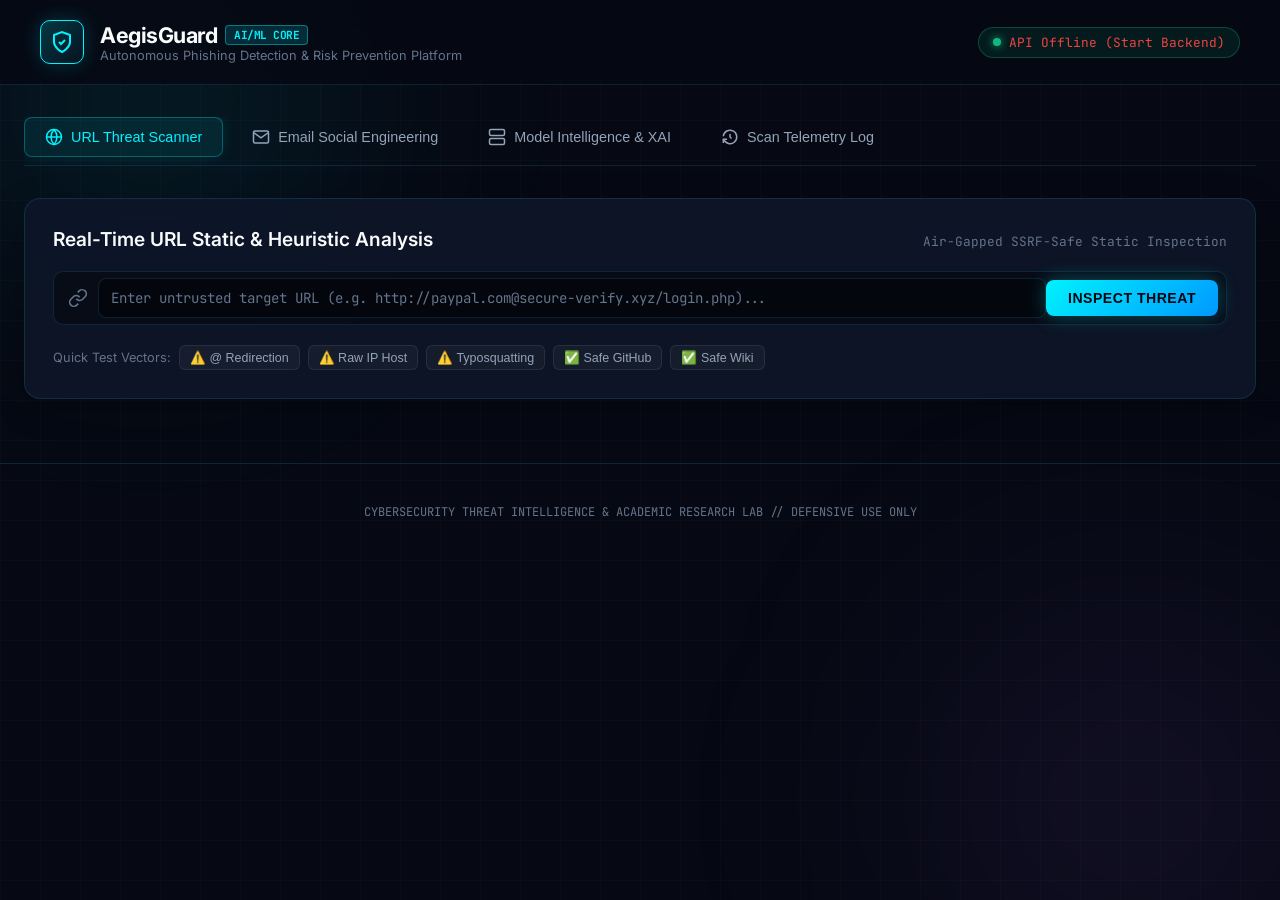
==== frontend/index.html @ 8ebf258d "feat: integrate OpenPhish real-time feed ingestion, SQLite audit storage, and retrained models" ====
<!DOCTYPE html>
<html lang="en">
<head>
    <meta charset="UTF-8">
    <meta name="viewport" content="width=device-width, initial-scale=1.0">
    <title>CYBERDEFENSE // AI-Powered Phishing Detection & Prevention Platform</title>
    <meta name="description" content="Enterprise-grade AI/ML cybersecurity platform for real-time URL and email phishing threat analysis and prevention.">
    <!-- Google Fonts -->
    <link rel="preconnect" href="https://fonts.googleapis.com">
    <link rel="preconnect" href="https://fonts.gstatic.com" crossorigin>
    <link href="https://fonts.googleapis.com/css2?family=Inter:wght@300;400;500;600;700;800&family=JetBrains+Mono:wght@400;600;700&display=swap" rel="stylesheet">
    <link rel="stylesheet" href="style.css">
</head>
<body>
    <!-- Background Glow Canvas & Grid -->
    <div class="cyber-grid"></div>
    <div class="glow-orb orb-1"></div>
    <div class="glow-orb orb-2"></div>

    <!-- Header / Navbar -->
    <header class="navbar">
        <div class="nav-brand">
            <div class="logo-shield">
                <svg viewBox="0 0 24 24" fill="none" stroke="currentColor" stroke-width="2">
                    <path d="M12 22s8-4 8-10V5l-8-3-8 3v7c0 6 8 10 8 10z"/>
                    <path d="M9 12l2 2 4-4" stroke-dasharray="10"/>
                </svg>
            </div>
            <div>
                <h1 class="brand-title">AegisGuard <span class="badge-ai">AI/ML Core</span></h1>
                <p class="brand-subtitle">Autonomous Phishing Detection & Risk Prevention Platform</p>
            </div>
        </div>

        <div class="system-status-pill" id="systemStatusPill">
            <span class="status-dot pulse"></span>
            <span id="systemStatusText">Connecting to ML Engine...</span>
        </div>
    </header>

    <!-- Main Dashboard Container -->
    <main class="dashboard-container">
        
        <!-- Navigation Tabs -->
        <nav class="cyber-tabs" role="tablist">
            <button class="tab-btn active" id="tabUrlBtn" onclick="switchTab('url')">
                <svg viewBox="0 0 24 24" width="18" height="18" fill="none" stroke="currentColor" stroke-width="2"><circle cx="12" cy="12" r="10"/><line x1="2" y1="12" x2="22" y2="12"/><path d="M12 2a15.3 15.3 0 0 1 4 10 15.3 15.3 0 0 1-4 10 15.3 15.3 0 0 1-4-10 15.3 15.3 0 0 1 4-10z"/></svg>
                <span>URL Threat Scanner</span>
            </button>
            <button class="tab-btn" id="tabEmailBtn" onclick="switchTab('email')">
                <svg viewBox="0 0 24 24" width="18" height="18" fill="none" stroke="currentColor" stroke-width="2"><path d="M4 4h16c1.1 0 2 .9 2 2v12c0 1.1-.9 2-2 2H4c-1.1 0-2-.9-2-2V6c0-1.1.9-2 2-2z"/><polyline points="22,6 12,13 2,6"/></svg>
                <span>Email Social Engineering</span>
            </button>
            <button class="tab-btn" id="tabModelBtn" onclick="switchTab('model')">
                <svg viewBox="0 0 24 24" width="18" height="18" fill="none" stroke="currentColor" stroke-width="2"><rect x="2" y="2" width="20" height="8" rx="2" ry="2"/><rect x="2" y="14" width="20" height="8" rx="2" ry="2"/><line x1="6" y1="6" x2="6.01" y2="6"/><line x1="6" y1="18" x2="6.01" y2="18"/></svg>
                <span>Model Intelligence & XAI</span>
            </button>
            <button class="tab-btn" id="tabHistoryBtn" onclick="switchTab('history')">
                <svg viewBox="0 0 24 24" width="18" height="18" fill="none" stroke="currentColor" stroke-width="2"><polyline points="12 8 12 12 14 14"/><path d="M3.05 11a9 9 0 1 1 .5 4m-.5 5v-5h5"/></svg>
                <span>Scan Telemetry Log</span>
            </button>
        </nav>

        <!-- ==================== TAB 1: URL SCANNER ==================== -->
        <section id="urlTab" class="tab-content active">
            <div class="scanner-card glass-panel">
                <div class="card-header">
                    <h2>Real-Time URL Static & Heuristic Analysis</h2>
                    <span class="card-hint">Air-Gapped SSRF-Safe Static Inspection</span>
                </div>

                <form id="urlScanForm" onsubmit="handleUrlSubmit(event)">
                    <div class="input-group">
                        <div class="input-icon">
                            <svg viewBox="0 0 24 24" width="20" height="20" fill="none" stroke="currentColor" stroke-width="2"><path d="M10 13a5 5 0 0 0 7.54.54l3-3a5 5 0 0 0-7.07-7.07l-1.72 1.71"/><path d="M14 11a5 5 0 0 0-7.54-.54l-3 3a5 5 0 0 0 7.07 7.07l1.71-1.71"/></svg>
                        </div>
                        <input 
                            type="text" 
                            id="urlInput" 
                            placeholder="Enter untrusted target URL (e.g. http://paypal.com@secure-verify.xyz/login.php)..." 
                            required
                            autocomplete="off"
                        >
                        <button type="submit" id="urlScanBtn" class="cyber-btn primary">
                            <span class="btn-text">INSPECT THREAT</span>
                            <span class="btn-loader hidden"></span>
                        </button>
                    </div>
                </form>

                <!-- Quick Samples Bar -->
                <div class="quick-samples">
                    <span class="samples-label">Quick Test Vectors:</span>
                    <button class="chip phish" onclick="loadSampleUrl('http://paypal.com@secure-verify-account.xyz/login.php')">⚠️ @ Redirection</button>
                    <button class="chip phish" onclick="loadSampleUrl('http://192.168.1.100/secure/bankofamerica/verify.html')">⚠️ Raw IP Host</button>
                    <button class="chip phish" onclick="loadSampleUrl('http://amaz0n-security-alert-center.top/orders/reverify')">⚠️ Typosquatting</button>
                    <button class="chip legit" onclick="loadSampleUrl('https://www.github.com/torvalds/linux')">✅ Safe GitHub</button>
                    <button class="chip legit" onclick="loadSampleUrl('https://en.wikipedia.org/wiki/Machine_learning')">✅ Safe Wiki</button>
                </div>
            </div>

            <!-- URL Result Section (Hidden until scan) -->
            <div id="urlResultSection" class="results-grid hidden">
                
                <!-- Left: Gauge & Prevention Action -->
                <div class="result-card glass-panel score-card">
                    <h3>Risk Assessment</h3>
                    
                    <div class="gauge-wrapper">
                        <svg class="gauge-svg" viewBox="0 0 200 200">
                            <circle class="gauge-bg" cx="100" cy="100" r="80"></circle>
                            <circle class="gauge-bar" id="urlGaugeBar" cx="100" cy="100" r="80" stroke-dasharray="502.65" stroke-dashoffset="502.65"></circle>
                        </svg>
                        <div class="gauge-center">
                            <span class="gauge-value" id="urlScoreVal">0</span>
                            <span class="gauge-max">/ 100</span>
                            <span class="gauge-level" id="urlLevelBadge">ANALYZING</span>
                        </div>
                    </div>

                    <div class="policy-action-box" id="urlPolicyBox">
                        <div class="action-title" id="urlActionText">ACTION: PENDING</div>
                        <p class="action-desc" id="urlActionDesc">Evaluating threat level...</p>
                    </div>

                    <div class="meta-row">
                        <div class="meta-item">
                            <span class="meta-label">ML Confidence</span>
                            <span class="meta-val" id="urlConfidenceVal">--%</span>
                        </div>
                        <div class="meta-item">
                            <span class="meta-label">Engine Model</span>
                            <span class="meta-val" id="urlModelVal">Random Forest</span>
                        </div>
                    </div>
                </div>

                <!-- Right: Explainability & Indicators -->
                <div class="result-card glass-panel reasons-card">
                    <div class="card-header">
                        <h3>Explainable AI (XAI) Indicators</h3>
                        <span class="badge-tag">Threat Signals</span>
                    </div>

                    <div class="reasons-list" id="urlReasonsList">
                        <!-- Injected via JavaScript -->
                    </div>

                    <div class="features-collapsible">
                        <button class="collapse-toggle" onclick="toggleFeatureTable()">
                            <span>Extracted Numeric Feature Matrix (22 Vector Dimensions)</span>
                            <span id="collapseIcon">▼</span>
                        </button>
                        <div id="featureTableContainer" class="feature-table-wrapper hidden">
                            <table class="cyber-table" id="urlFeatureTable">
                                <thead>
                                    <tr>
                                        <th>Feature Name</th>
                                        <th>Extracted Value</th>
                                    </tr>
                                </thead>
                                <tbody></tbody>
                            </table>
                        </div>
                    </div>
                </div>

            </div>
        </section>

        <!-- ==================== TAB 2: EMAIL SCANNER ==================== -->
        <section id="emailTab" class="tab-content">
            <div class="scanner-card glass-panel">
                <div class="card-header">
                    <h2>Social Engineering & Phishing Email Inspector</h2>
                    <span class="card-hint">Analyzes sender authentication, urgency heuristics, and embedded hyperlinks</span>
                </div>

                <form id="emailScanForm" onsubmit="handleEmailSubmit(event)">
                    <div class="form-row">
                        <div class="form-col">
                            <label for="emailSender">From (Sender Header):</label>
                            <input type="text" id="emailSender" placeholder='e.g. "PayPal Security" &lt;alert@update-portal-paypal.xyz&gt;' required>
                        </div>
                        <div class="form-col">
                            <label for="emailReplyTo">Reply-To (Optional):</label>
                            <input type="text" id="emailReplyTo" placeholder='e.g. attacker-drop@tempmail.cc'>
                        </div>
                    </div>

                    <div class="form-group">
                        <label for="emailSubject">Subject Line:</label>
                        <input type="text" id="emailSubject" placeholder="e.g. URGENT: Your Account Has Been Locked - Action Required Within 24h" required>
                    </div>

                    <div class="form-group">
                        <label for="emailBody">Email Body Text (Include embedded links):</label>
                        <textarea id="emailBody" rows="5" placeholder="Paste full email body content here..." required></textarea>
                    </div>

                    <div class="btn-bar">
                        <button type="button" class="cyber-btn secondary" onclick="loadSampleEmail()">Load Deceptive Sample Template</button>
                        <button type="submit" id="emailScanBtn" class="cyber-btn primary">
                            <span class="btn-text">ANALYZE EMAIL THREAT</span>
                            <span class="btn-loader hidden"></span>
                        </button>
                    </div>
                </form>
            </div>

            <!-- Email Result Section -->
            <div id="emailResultSection" class="results-grid hidden">
                <div class="result-card glass-panel score-card">
                    <h3>Email Risk Verdict</h3>
                    <div class="gauge-wrapper">
                        <svg class="gauge-svg" viewBox="0 0 200 200">
                            <circle class="gauge-bg" cx="100" cy="100" r="80"></circle>
                            <circle class="gauge-bar" id="emailGaugeBar" cx="100" cy="100" r="80" stroke-dasharray="502.65" stroke-dashoffset="502.65"></circle>
                        </svg>
                        <div class="gauge-center">
                            <span class="gauge-value" id="emailScoreVal">0</span>
                            <span class="gauge-max">/ 100</span>
                            <span class="gauge-level" id="emailLevelBadge">ANALYZING</span>
                        </div>
                    </div>

                    <div class="policy-action-box" id="emailPolicyBox">
                        <div class="action-title" id="emailActionText">ACTION: PENDING</div>
                        <p class="action-desc" id="emailActionDesc">Evaluating threat level...</p>
                    </div>
                </div>

                <div class="result-card glass-panel reasons-card">
                    <h3>Social Engineering Indicators</h3>
                    <div class="reasons-list" id="emailSignalsList"></div>

                    <div class="embedded-urls-section">
                        <h4>Embedded Hyperlinks Found (<span id="emailUrlCount">0</span>)</h4>
                        <div id="emailUrlsList" class="embedded-url-cards"></div>
                    </div>
                </div>
            </div>
        </section>

        <!-- ==================== TAB 3: MODEL INTELLIGENCE ==================== -->
        <section id="modelTab" class="tab-content">
            <div class="grid-2col">
                <!-- Champion Model Stats -->
                <div class="glass-panel info-box">
                    <h3>Champion Classifier Specifications</h3>
                    <div class="metrics-grid" id="championMetricsGrid">
                        <div class="metric-card">
                            <span class="metric-num" id="metricAccuracy">--%</span>
                            <span class="metric-title">Test Accuracy</span>
                        </div>
                        <div class="metric-card">
                            <span class="metric-num" id="metricPrecision">--%</span>
                            <span class="metric-title">Precision (Phish)</span>
                        </div>
                        <div class="metric-card highlight">
                            <span class="metric-num" id="metricRecall">--%</span>
                            <span class="metric-title">Recall (Low FN)</span>
                        </div>
                        <div class="metric-card">
                            <span class="metric-num" id="metricF1">--%</span>
                            <span class="metric-title">F1-Score</span>
                        </div>
                    </div>

                    <h4 class="subhead">Model Comparison Benchmark Table</h4>
                    <div class="table-responsive">
                        <table class="cyber-table" id="comparisonTable">
                            <thead>
                                <tr>
                                    <th>Model Name</th>
                                    <th>Accuracy</th>
                                    <th>Precision</th>
                                    <th>Recall</th>
                                    <th>F1-Score</th>
                                    <th>ROC-AUC</th>
                                </tr>
                            </thead>
                            <tbody></tbody>
                        </table>
                    </div>
                </div>

                <!-- Feature Importances -->
                <div class="glass-panel info-box">
                    <h3>Top Predictive Feature Importances</h3>
                    <p class="section-desc">Gini importance contribution of top lexical & structural indicators.</p>
                    <div id="featureImportanceBars" class="importance-bars-container">
                        <!-- Bars injected dynamically -->
                    </div>
                </div>
            </div>
        </section>

        <!-- ==================== TAB 4: SCAN TELEMETRY ==================== -->
        <section id="historyTab" class="tab-content">
            <div class="glass-panel">
                <div class="card-header">
                    <h2>Live Telemetry & Scan Audit Log</h2>
                    <button class="cyber-btn secondary small" onclick="fetchScanHistory()">Refresh Log</button>
                </div>
                <div class="table-responsive">
                    <table class="cyber-table" id="historyTable">
                        <thead>
                            <tr>
                                <th>Scan ID</th>
                                <th>Timestamp</th>
                                <th>Type</th>
                                <th>Target / Sender</th>
                                <th>Risk Score</th>
                                <th>Classification</th>
                                <th>Enforced Action</th>
                            </tr>
                        </thead>
                        <tbody id="historyTableBody">
                            <tr>
                                <td colspan="7" class="text-center">No scans executed in current session.</td>
                            </tr>
                        </tbody>
                    </table>
                </div>
            </div>
        </section>

    </main>

    <!-- Footer -->
    <footer class="footer">
        <p>CYBERSECURITY THREAT INTELLIGENCE & ACADEMIC RESEARCH LAB // DEFENSIVE USE ONLY</p>
    </footer>

    <script src="app.js"></script>
</body>
</html>
---- frontend/style.css ----
:root {
    --bg-main: #060913;
    --bg-panel: rgba(15, 23, 42, 0.85);
    --bg-card: rgba(30, 41, 59, 0.6);
    --border-color: rgba(56, 189, 248, 0.15);
    --border-highlight: rgba(56, 189, 248, 0.4);
    
    --text-primary: #f8fafc;
    --text-secondary: #94a3b8;
    --text-muted: #64748b;
    
    --neon-cyan: #00f2fe;
    --neon-blue: #38bdf8;
    --neon-green: #10b981;
    --neon-amber: #f59e0b;
    --neon-red: #ef4444;
    --neon-purple: #a855f7;

    --font-sans: 'Inter', -apple-system, BlinkMacSystemFont, sans-serif;
    --font-mono: 'JetBrains Mono', monospace;
}

* {
    margin: 0;
    padding: 0;
    box-sizing: border-box;
}

body {
    background-color: var(--bg-main);
    color: var(--text-primary);
    font-family: var(--font-sans);
    min-height: 100vh;
    overflow-x: hidden;
    position: relative;
}

/* Background Animated Grid & Orbs */
.cyber-grid {
    position: fixed;
    top: 0;
    left: 0;
    width: 100vw;
    height: 100vh;
    background-size: 40px 40px;
    background-image: 
        linear-gradient(to right, rgba(255, 255, 255, 0.02) 1px, transparent 1px),
        linear-gradient(to bottom, rgba(255, 255, 255, 0.02) 1px, transparent 1px);
    pointer-events: none;
    z-index: -2;
}

.glow-orb {
    position: fixed;
    border-radius: 50%;
    filter: blur(120px);
    pointer-events: none;
    z-index: -1;
}

.orb-1 {
    width: 500px;
    height: 500px;
    top: -150px;
    left: -100px;
    background: radial-gradient(circle, rgba(0, 242, 254, 0.15), transparent 70%);
}

.orb-2 {
    width: 600px;
    height: 600px;
    bottom: -200px;
    right: -150px;
    background: radial-gradient(circle, rgba(168, 85, 247, 0.12), transparent 70%);
}

/* Header & Navbar */
.navbar {
    display: flex;
    justify-content: space-between;
    align-items: center;
    padding: 1.25rem 2.5rem;
    border-bottom: 1px solid var(--border-color);
    background: rgba(6, 9, 19, 0.85);
    backdrop-filter: blur(16px);
    position: sticky;
    top: 0;
    z-index: 100;
}

.nav-brand {
    display: flex;
    align-items: center;
    gap: 1rem;
}

.logo-shield {
    width: 44px;
    height: 44px;
    background: linear-gradient(135deg, rgba(0, 242, 254, 0.2), rgba(56, 189, 248, 0.05));
    border: 1px solid var(--neon-cyan);
    border-radius: 10px;
    display: flex;
    align-items: center;
    justify-content: center;
    color: var(--neon-cyan);
    box-shadow: 0 0 20px rgba(0, 242, 254, 0.2);
}

.logo-shield svg {
    width: 24px;
    height: 24px;
}

.brand-title {
    font-size: 1.35rem;
    font-weight: 700;
    letter-spacing: -0.5px;
    display: flex;
    align-items: center;
    gap: 0.5rem;
}

.badge-ai {
    font-size: 0.7rem;
    font-family: var(--font-mono);
    padding: 2px 8px;
    background: rgba(0, 242, 254, 0.15);
    color: var(--neon-cyan);
    border: 1px solid rgba(0, 242, 254, 0.4);
    border-radius: 4px;
    text-transform: uppercase;
}

.brand-subtitle {
    font-size: 0.8rem;
    color: var(--text-muted);
}

.system-status-pill {
    display: flex;
    align-items: center;
    gap: 8px;
    padding: 6px 14px;
    background: rgba(16, 185, 129, 0.1);
    border: 1px solid rgba(16, 185, 129, 0.3);
    border-radius: 20px;
    font-size: 0.8rem;
    color: var(--neon-green);
    font-family: var(--font-mono);
}

.status-dot {
    width: 8px;
    height: 8px;
    border-radius: 50%;
    background-color: var(--neon-green);
    box-shadow: 0 0 8px var(--neon-green);
}

.pulse {
    animation: pulse 2s infinite;
}

@keyframes pulse {
    0% { opacity: 1; transform: scale(1); }
    50% { opacity: 0.4; transform: scale(0.85); }
    100% { opacity: 1; transform: scale(1); }
}

/* Dashboard Container */
.dashboard-container {
    max-width: 1300px;
    margin: 2rem auto;
    padding: 0 1.5rem;
}

/* Tab Navigation */
.cyber-tabs {
    display: flex;
    gap: 0.5rem;
    margin-bottom: 2rem;
    border-bottom: 1px solid var(--border-color);
    padding-bottom: 0.5rem;
    overflow-x: auto;
}

.tab-btn {
    display: flex;
    align-items: center;
    gap: 8px;
    padding: 10px 20px;
    background: transparent;
    border: 1px solid transparent;
    border-radius: 8px;
    color: var(--text-secondary);
    font-size: 0.9rem;
    font-weight: 500;
    cursor: pointer;
    transition: all 0.2s ease;
}

.tab-btn:hover {
    color: var(--text-primary);
    background: rgba(255, 255, 255, 0.03);
}

.tab-btn.active {
    color: var(--neon-cyan);
    background: rgba(0, 242, 254, 0.08);
    border-color: rgba(0, 242, 254, 0.3);
    box-shadow: 0 0 15px rgba(0, 242, 254, 0.1);
}

/* Glassmorphism Panel */
.glass-panel {
    background: var(--bg-panel);
    border: 1px solid var(--border-color);
    border-radius: 16px;
    padding: 1.75rem;
    backdrop-filter: blur(12px);
    box-shadow: 0 8px 32px rgba(0, 0, 0, 0.3);
}

.card-header {
    display: flex;
    justify-content: space-between;
    align-items: baseline;
    margin-bottom: 1.25rem;
}

.card-header h2, .card-header h3 {
    font-size: 1.2rem;
    font-weight: 600;
}

.card-hint {
    font-size: 0.8rem;
    color: var(--text-muted);
    font-family: var(--font-mono);
}

/* Input Fields & Forms */
.input-group {
    display: flex;
    align-items: center;
    background: rgba(0, 0, 0, 0.4);
    border: 1px solid var(--border-color);
    border-radius: 10px;
    padding: 6px 8px 6px 14px;
    transition: border-color 0.2s ease, box-shadow 0.2s ease;
}

.input-group:focus-within {
    border-color: var(--neon-cyan);
    box-shadow: 0 0 20px rgba(0, 242, 254, 0.2);
}

.input-icon {
    color: var(--text-muted);
    display: flex;
    align-items: center;
    margin-right: 10px;
}

.input-group input {
    flex: 1;
    background: transparent;
    border: none;
    outline: none;
    color: var(--text-primary);
    font-size: 0.95rem;
    font-family: var(--font-mono);
}

.input-group input::placeholder {
    color: var(--text-muted);
}

/* Cyber Buttons */
.cyber-btn {
    padding: 10px 22px;
    border-radius: 8px;
    font-size: 0.88rem;
    font-weight: 600;
    letter-spacing: 0.5px;
    cursor: pointer;
    transition: all 0.2s ease;
    display: inline-flex;
    align-items: center;
    justify-content: center;
    gap: 8px;
    border: none;
}

.cyber-btn.primary {
    background: linear-gradient(135deg, #00f2fe, #0099ff);
    color: #030712;
    box-shadow: 0 0 20px rgba(0, 242, 254, 0.3);
}

.cyber-btn.primary:hover {
    box-shadow: 0 0 30px rgba(0, 242, 254, 0.5);
    transform: translateY(-1px);
}

.cyber-btn.secondary {
    background: rgba(255, 255, 255, 0.05);
    color: var(--text-primary);
    border: 1px solid var(--border-color);
}

.cyber-btn.secondary:hover {
    background: rgba(255, 255, 255, 0.1);
    border-color: var(--border-highlight);
}

.cyber-btn.small {
    padding: 6px 12px;
    font-size: 0.8rem;
}

/* Quick Samples */
.quick-samples {
    display: flex;
    align-items: center;
    gap: 8px;
    margin-top: 1.25rem;
    flex-wrap: wrap;
}

.samples-label {
    font-size: 0.8rem;
    color: var(--text-muted);
}

.chip {
    padding: 4px 10px;
    border-radius: 6px;
    font-size: 0.78rem;
    cursor: pointer;
    background: rgba(255, 255, 255, 0.04);
    border: 1px solid rgba(255, 255, 255, 0.08);
    color: var(--text-secondary);
    transition: all 0.15s ease;
}

.chip:hover {
    transform: translateY(-1px);
}

.chip.phish:hover {
    border-color: var(--neon-red);
    color: var(--neon-red);
}

.chip.legit:hover {
    border-color: var(--neon-green);
    color: var(--neon-green);
}

/* Results Grid */
.results-grid {
    display: grid;
    grid-template-columns: 360px 1fr;
    gap: 1.5rem;
    margin-top: 2rem;
    animation: fadeIn 0.3s ease;
}

@keyframes fadeIn {
    from { opacity: 0; transform: translateY(10px); }
    to { opacity: 1; transform: translateY(0); }
}

/* Gauge Score Card */
.score-card {
    display: flex;
    flex-direction: column;
    align-items: center;
    text-align: center;
}

.gauge-wrapper {
    position: relative;
    width: 180px;
    height: 180px;
    margin: 1.5rem 0;
}

.gauge-svg {
    transform: rotate(-90deg);
    width: 100%;
    height: 100%;
}

.gauge-bg {
    fill: none;
    stroke: rgba(255, 255, 255, 0.06);
    stroke-width: 12;
}

.gauge-bar {
    fill: none;
    stroke: var(--neon-green);
    stroke-width: 12;
    stroke-linecap: round;
    transition: stroke-dashoffset 1s cubic-bezier(0.4, 0, 0.2, 1), stroke 0.5s ease;
}

.gauge-center {
    position: absolute;
    top: 50%;
    left: 50%;
    transform: translate(-50%, -50%);
    display: flex;
    flex-direction: column;
    align-items: center;
}

.gauge-value {
    font-size: 2.75rem;
    font-weight: 800;
    font-family: var(--font-mono);
    line-height: 1;
}

.gauge-max {
    font-size: 0.8rem;
    color: var(--text-muted);
    margin-top: 2px;
}

.gauge-level {
    margin-top: 6px;
    font-size: 0.72rem;
    font-weight: 700;
    font-family: var(--font-mono);
    padding: 2px 8px;
    border-radius: 4px;
    text-transform: uppercase;
    background: rgba(255, 255, 255, 0.08);
}

.policy-action-box {
    width: 100%;
    padding: 1rem;
    border-radius: 10px;
    margin-top: 0.5rem;
    background: rgba(0, 0, 0, 0.3);
    border: 1px solid var(--border-color);
}

.action-title {
    font-size: 1rem;
    font-weight: 700;
    letter-spacing: 0.5px;
    margin-bottom: 4px;
    font-family: var(--font-mono);
}

.action-desc {
    font-size: 0.8rem;
    color: var(--text-secondary);
    line-height: 1.4;
}

.meta-row {
    display: flex;
    justify-content: space-around;
    width: 100%;
    margin-top: 1.25rem;
    padding-top: 1.25rem;
    border-top: 1px solid var(--border-color);
}

.meta-item {
    display: flex;
    flex-direction: column;
}

.meta-label {
    font-size: 0.72rem;
    color: var(--text-muted);
}

.meta-val {
    font-size: 0.95rem;
    font-weight: 600;
    font-family: var(--font-mono);
    color: var(--neon-cyan);
}

/* Reasons List */
.reasons-list {
    display: flex;
    flex-direction: column;
    gap: 0.75rem;
    margin-top: 1rem;
}

.reason-item {
    display: flex;
    gap: 12px;
    padding: 12px 14px;
    border-radius: 8px;
    background: rgba(0, 0, 0, 0.25);
    border-left: 4px solid var(--border-color);
}

.reason-item.critical {
    border-left-color: var(--neon-red);
    background: rgba(239, 68, 68, 0.08);
}

.reason-item.warning {
    border-left-color: var(--neon-amber);
    background: rgba(245, 158, 11, 0.08);
}

.reason-item.info {
    border-left-color: var(--neon-blue);
    background: rgba(56, 189, 248, 0.08);
}

.reason-icon {
    font-size: 1.1rem;
}

.reason-content h4 {
    font-size: 0.88rem;
    font-weight: 600;
    margin-bottom: 2px;
}

.reason-content p {
    font-size: 0.78rem;
    color: var(--text-secondary);
    line-height: 1.4;
}

/* Collapsible Feature Table */
.features-collapsible {
    margin-top: 1.5rem;
    border-top: 1px solid var(--border-color);
    padding-top: 1rem;
}

.collapse-toggle {
    width: 100%;
    display: flex;
    justify-content: space-between;
    background: transparent;
    border: none;
    color: var(--neon-blue);
    font-size: 0.85rem;
    font-weight: 600;
    cursor: pointer;
    padding: 6px 0;
}

.feature-table-wrapper {
    max-height: 240px;
    overflow-y: auto;
    margin-top: 0.75rem;
}

/* Tables */
.cyber-table {
    width: 100%;
    border-collapse: collapse;
    font-size: 0.82rem;
    font-family: var(--font-mono);
}

.cyber-table th {
    text-align: left;
    padding: 10px 12px;
    color: var(--text-muted);
    border-bottom: 1px solid var(--border-color);
    font-weight: 600;
}

.cyber-table td {
    padding: 9px 12px;
    border-bottom: 1px solid rgba(255, 255, 255, 0.03);
    color: var(--text-secondary);
}

.cyber-table tr:hover td {
    background: rgba(255, 255, 255, 0.02);
    color: var(--text-primary);
}

/* Email Form */
.form-row {
    display: grid;
    grid-template-columns: 1fr 1fr;
    gap: 1rem;
    margin-bottom: 1rem;
}

.form-col, .form-group {
    display: flex;
    flex-direction: column;
    gap: 6px;
    margin-bottom: 1rem;
}

label {
    font-size: 0.8rem;
    color: var(--text-muted);
    font-weight: 500;
}

input[type="text"], textarea {
    background: rgba(0, 0, 0, 0.4);
    border: 1px solid var(--border-color);
    border-radius: 8px;
    padding: 10px 12px;
    color: var(--text-primary);
    font-family: var(--font-mono);
    font-size: 0.88rem;
    outline: none;
    transition: border-color 0.2s ease;
}

input[type="text"]:focus, textarea:focus {
    border-color: var(--neon-cyan);
}

.btn-bar {
    display: flex;
    justify-content: space-between;
    align-items: center;
    margin-top: 0.5rem;
}

.embedded-urls-section {
    margin-top: 1.5rem;
    border-top: 1px solid var(--border-color);
    padding-top: 1rem;
}

.embedded-urls-section h4 {
    font-size: 0.9rem;
    margin-bottom: 0.75rem;
    color: var(--text-secondary);
}

.embedded-url-cards {
    display: flex;
    flex-direction: column;
    gap: 8px;
}

.embedded-card {
    display: flex;
    justify-content: space-between;
    align-items: center;
    padding: 8px 12px;
    background: rgba(0, 0, 0, 0.3);
    border: 1px solid var(--border-color);
    border-radius: 6px;
    font-size: 0.8rem;
    font-family: var(--font-mono);
}

/* Model Intelligence Grid */
.grid-2col {
    display: grid;
    grid-template-columns: 1fr 1fr;
    gap: 1.5rem;
}

.metrics-grid {
    display: grid;
    grid-template-columns: repeat(4, 1fr);
    gap: 1rem;
    margin: 1.25rem 0 1.75rem;
}

.metric-card {
    padding: 1rem;
    border-radius: 10px;
    background: rgba(0, 0, 0, 0.3);
    border: 1px solid var(--border-color);
    text-align: center;
}

.metric-card.highlight {
    border-color: var(--neon-cyan);
    background: rgba(0, 242, 254, 0.05);
}

.metric-num {
    display: block;
    font-size: 1.6rem;
    font-weight: 800;
    font-family: var(--font-mono);
    color: var(--neon-cyan);
}

.metric-title {
    font-size: 0.72rem;
    color: var(--text-muted);
    margin-top: 4px;
    display: block;
}

.subhead {
    font-size: 0.95rem;
    margin-bottom: 0.75rem;
    color: var(--text-secondary);
}

.importance-bars-container {
    display: flex;
    flex-direction: column;
    gap: 10px;
    margin-top: 1.25rem;
}

.imp-row {
    display: flex;
    flex-direction: column;
    gap: 4px;
}

.imp-label-val {
    display: flex;
    justify-content: space-between;
    font-size: 0.78rem;
    font-family: var(--font-mono);
}

.imp-bar-bg {
    height: 8px;
    background: rgba(255, 255, 255, 0.05);
    border-radius: 4px;
    overflow: hidden;
}

.imp-bar-fill {
    height: 100%;
    background: linear-gradient(90deg, #00f2fe, #38bdf8);
    border-radius: 4px;
    transition: width 0.8s ease;
}

/* Badges */
.badge-status {
    padding: 3px 8px;
    border-radius: 4px;
    font-size: 0.72rem;
    font-weight: 700;
    text-transform: uppercase;
}

.badge-status.allow, .badge-status.legitimate {
    background: rgba(16, 185, 129, 0.15);
    color: var(--neon-green);
    border: 1px solid rgba(16, 185, 129, 0.4);
}

.badge-status.warn {
    background: rgba(245, 158, 11, 0.15);
    color: var(--neon-amber);
    border: 1px solid rgba(245, 158, 11, 0.4);
}

.badge-status.block, .badge-status.phishing, .badge-status.strong_warning {
    background: rgba(239, 68, 68, 0.15);
    color: var(--neon-red);
    border: 1px solid rgba(239, 68, 68, 0.4);
}

/* Tabs Toggle */
.tab-content {
    display: none;
}

.tab-content.active {
    display: block;
    animation: fadeIn 0.25s ease;
}

.hidden {
    display: none !important;
}

/* Footer */
.footer {
    text-align: center;
    padding: 2.5rem 1rem;
    font-size: 0.75rem;
    color: var(--text-muted);
    font-family: var(--font-mono);
    border-top: 1px solid var(--border-color);
    margin-top: 4rem;
}

/* Responsive */
@media (max-width: 900px) {
    .results-grid, .grid-2col, .form-row {
        grid-template-columns: 1fr;
    }
    .metrics-grid {
        grid-template-columns: repeat(2, 1fr);
    }
    .navbar {
        padding: 1rem;
    }
}
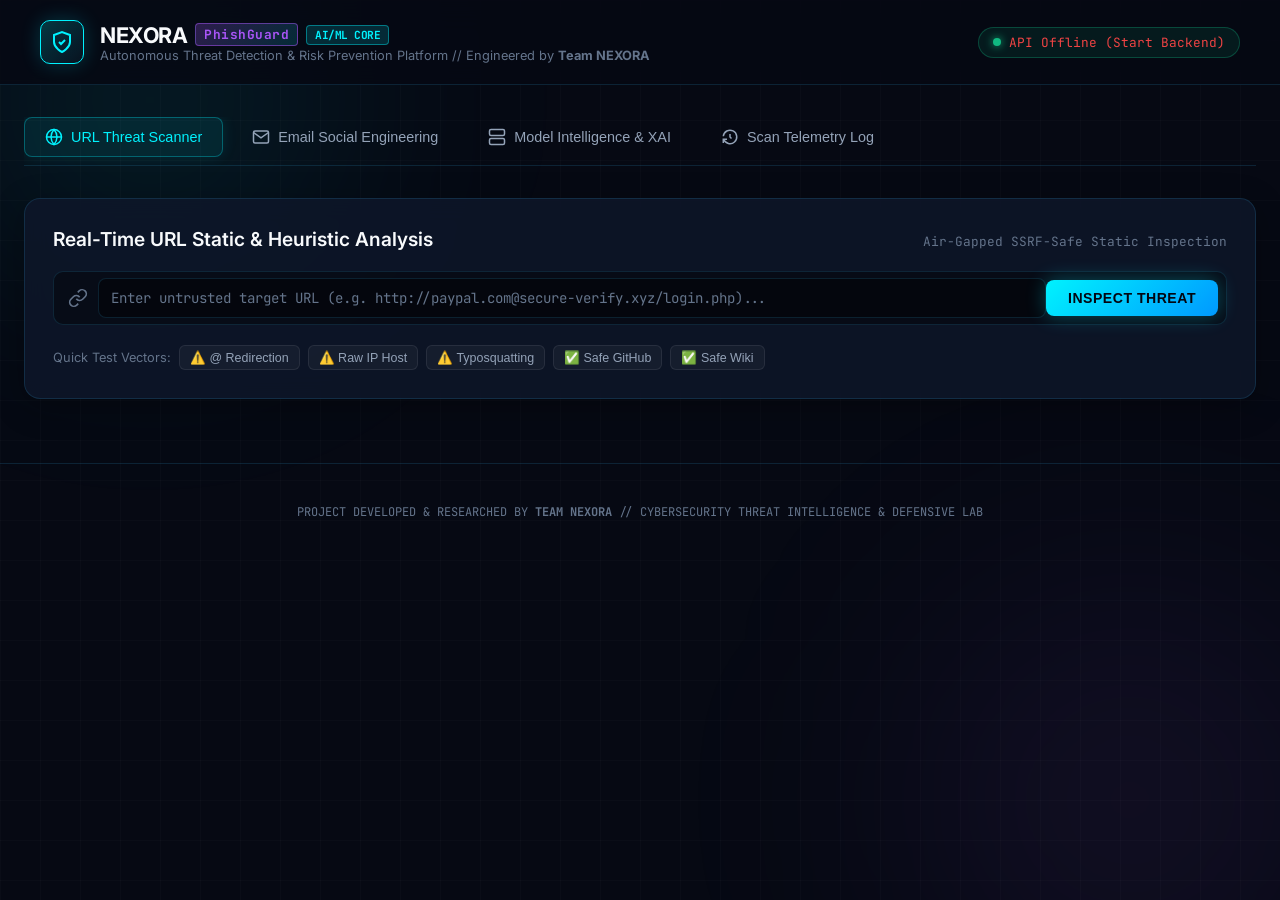
==== commit 0f0dc011: "feat: update platform branding and credits to Team NEXORA" ====
--- a/frontend/index.html
+++ b/frontend/index.html
@@ -27,8 +27,8 @@
                 </svg>
             </div>
             <div>
-                <h1 class="brand-title">AegisGuard <span class="badge-ai">AI/ML Core</span></h1>
-                <p class="brand-subtitle">Autonomous Phishing Detection & Risk Prevention Platform</p>
+                <h1 class="brand-title">NEXORA <span class="badge-brand">PhishGuard</span> <span class="badge-ai">AI/ML Core</span></h1>
+                <p class="brand-subtitle">Autonomous Threat Detection & Risk Prevention Platform // Engineered by <strong>Team NEXORA</strong></p>
             </div>
         </div>
 
@@ -330,7 +330,7 @@
 
     <!-- Footer -->
     <footer class="footer">
-        <p>CYBERSECURITY THREAT INTELLIGENCE & ACADEMIC RESEARCH LAB // DEFENSIVE USE ONLY</p>
+        <p>PROJECT DEVELOPED & RESEARCHED BY <strong>TEAM NEXORA</strong> // CYBERSECURITY THREAT INTELLIGENCE & DEFENSIVE LAB</p>
     </footer>
 
     <script src="app.js"></script>
--- a/frontend/style.css
+++ b/frontend/style.css
@@ -121,6 +121,18 @@
     gap: 0.5rem;
 }
 
+.badge-brand {
+    font-size: 0.8rem;
+    font-weight: 700;
+    font-family: var(--font-mono);
+    padding: 2px 8px;
+    background: linear-gradient(135deg, rgba(168, 85, 247, 0.25), rgba(0, 242, 254, 0.15));
+    color: var(--neon-purple);
+    border: 1px solid rgba(168, 85, 247, 0.5);
+    border-radius: 4px;
+    letter-spacing: 0.5px;
+}
+
 .badge-ai {
     font-size: 0.7rem;
     font-family: var(--font-mono);
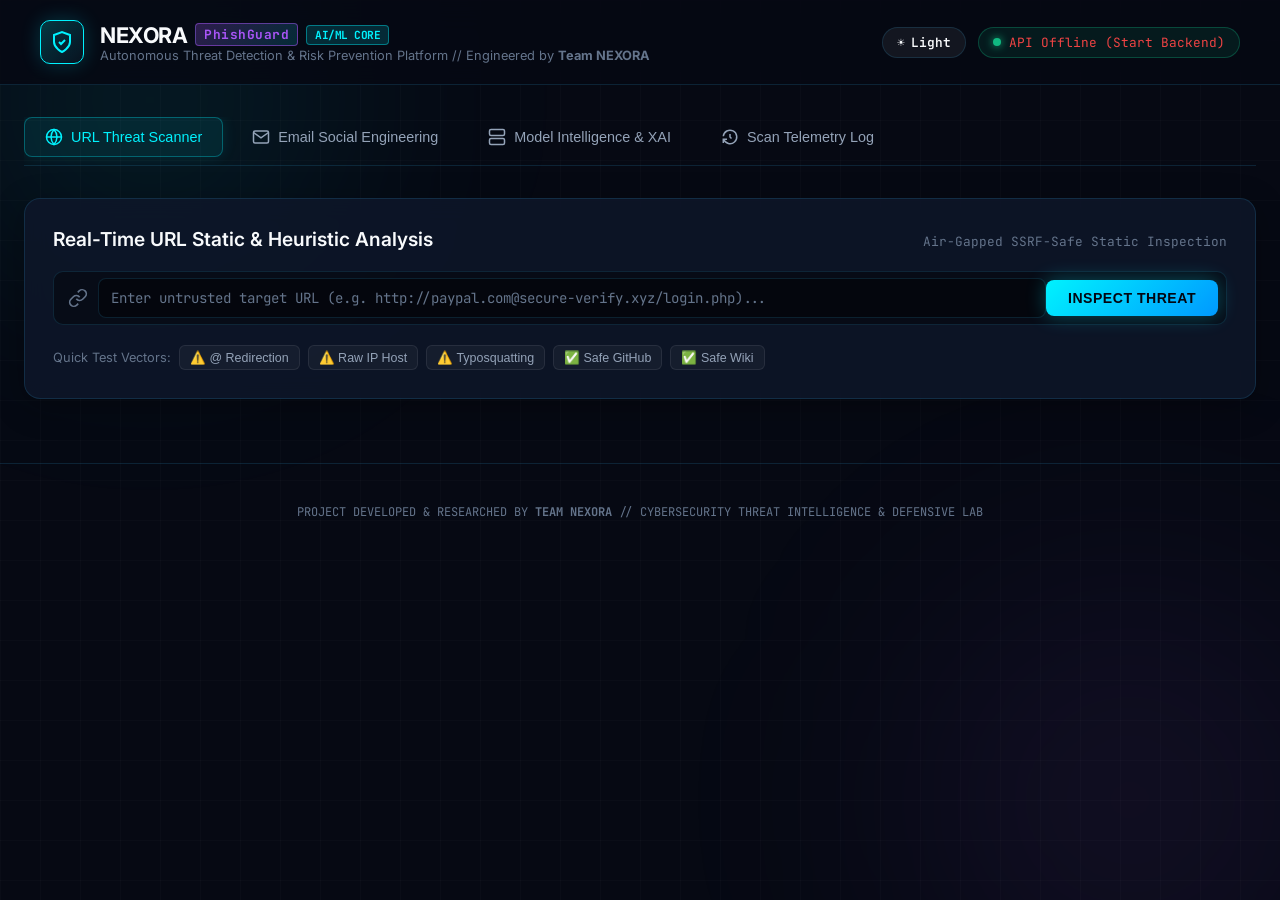
==== commit 4c659fa3: "feat: add dark/light theme switcher with persistent local storage" ====
--- a/frontend/index.html
+++ b/frontend/index.html
@@ -32,9 +32,16 @@
             </div>
         </div>
 
-        <div class="system-status-pill" id="systemStatusPill">
-            <span class="status-dot pulse"></span>
-            <span id="systemStatusText">Connecting to ML Engine...</span>
+        <div class="nav-controls">
+            <button class="theme-toggle-btn" id="themeToggleBtn" onclick="toggleTheme()" title="Toggle Light/Dark Theme">
+                <span class="theme-icon" id="themeIcon">☀️</span>
+                <span class="theme-text" id="themeText">Light</span>
+            </button>
+
+            <div class="system-status-pill" id="systemStatusPill">
+                <span class="status-dot pulse"></span>
+                <span id="systemStatusText">Connecting to ML Engine...</span>
+            </div>
         </div>
     </header>
 
--- a/frontend/style.css
+++ b/frontend/style.css
@@ -20,10 +20,92 @@
     --font-mono: 'JetBrains Mono', monospace;
 }
 
+body.light-theme {
+    --bg-main: #f8fafc;
+    --bg-panel: rgba(255, 255, 255, 0.92);
+    --bg-card: rgba(241, 245, 249, 0.9);
+    --border-color: rgba(203, 213, 225, 0.8);
+    --border-highlight: rgba(2, 132, 199, 0.5);
+    
+    --text-primary: #0f172a;
+    --text-secondary: #334155;
+    --text-muted: #64748b;
+    
+    --neon-cyan: #0284c7;
+    --neon-blue: #2563eb;
+    --neon-green: #059669;
+    --neon-amber: #d97706;
+    --neon-red: #dc2626;
+    --neon-purple: #7c3aed;
+}
+
+body.light-theme .cyber-grid {
+    background-image: 
+        linear-gradient(to right, rgba(0, 0, 0, 0.04) 1px, transparent 1px),
+        linear-gradient(to bottom, rgba(0, 0, 0, 0.04) 1px, transparent 1px);
+}
+
+body.light-theme .navbar {
+    background: rgba(255, 255, 255, 0.9);
+    border-bottom: 1px solid var(--border-color);
+}
+
+body.light-theme .glass-panel {
+    box-shadow: 0 10px 30px rgba(0, 0, 0, 0.06);
+}
+
+body.light-theme .input-group,
+body.light-theme input[type="text"],
+body.light-theme textarea {
+    background: rgba(255, 255, 255, 0.95);
+    border-color: #cbd5e1;
+    color: #0f172a;
+}
+
+body.light-theme .policy-action-box,
+body.light-theme .embedded-card,
+body.light-theme .metric-card {
+    background: rgba(241, 245, 249, 0.8);
+    border-color: var(--border-color);
+}
+
+body.light-theme .reason-item {
+    background: rgba(241, 245, 249, 0.9);
+}
+
+body.light-theme .reason-item.critical {
+    background: rgba(254, 226, 226, 0.7);
+}
+
+body.light-theme .reason-item.warning {
+    background: rgba(254, 243, 199, 0.7);
+}
+
+body.light-theme .reason-item.info {
+    background: rgba(224, 242, 254, 0.7);
+}
+
+body.light-theme .gauge-bg {
+    stroke: rgba(0, 0, 0, 0.08);
+}
+
+body.light-theme .chip {
+    background: rgba(241, 245, 249, 0.9);
+    border-color: #cbd5e1;
+    color: #334155;
+}
+
+body.light-theme .cyber-btn.secondary {
+    background: #f1f5f9;
+    color: #0f172a;
+    border-color: #cbd5e1;
+}
+
 * {
     margin: 0;
     padding: 0;
     box-sizing: border-box;
+    transition: background-color 0.25s ease, border-color 0.25s ease, color 0.2s ease;
 }
 
 body {
@@ -149,6 +231,34 @@
     color: var(--text-muted);
 }
 
+.nav-controls {
+    display: flex;
+    align-items: center;
+    gap: 12px;
+}
+
+.theme-toggle-btn {
+    display: flex;
+    align-items: center;
+    gap: 6px;
+    padding: 6px 14px;
+    background: rgba(255, 255, 255, 0.06);
+    border: 1px solid var(--border-color);
+    border-radius: 20px;
+    color: var(--text-primary);
+    font-size: 0.8rem;
+    font-weight: 600;
+    cursor: pointer;
+    font-family: var(--font-mono);
+    transition: all 0.2s ease;
+}
+
+.theme-toggle-btn:hover {
+    background: rgba(255, 255, 255, 0.12);
+    border-color: var(--neon-cyan);
+    transform: translateY(-1px);
+}
+
 .system-status-pill {
     display: flex;
     align-items: center;
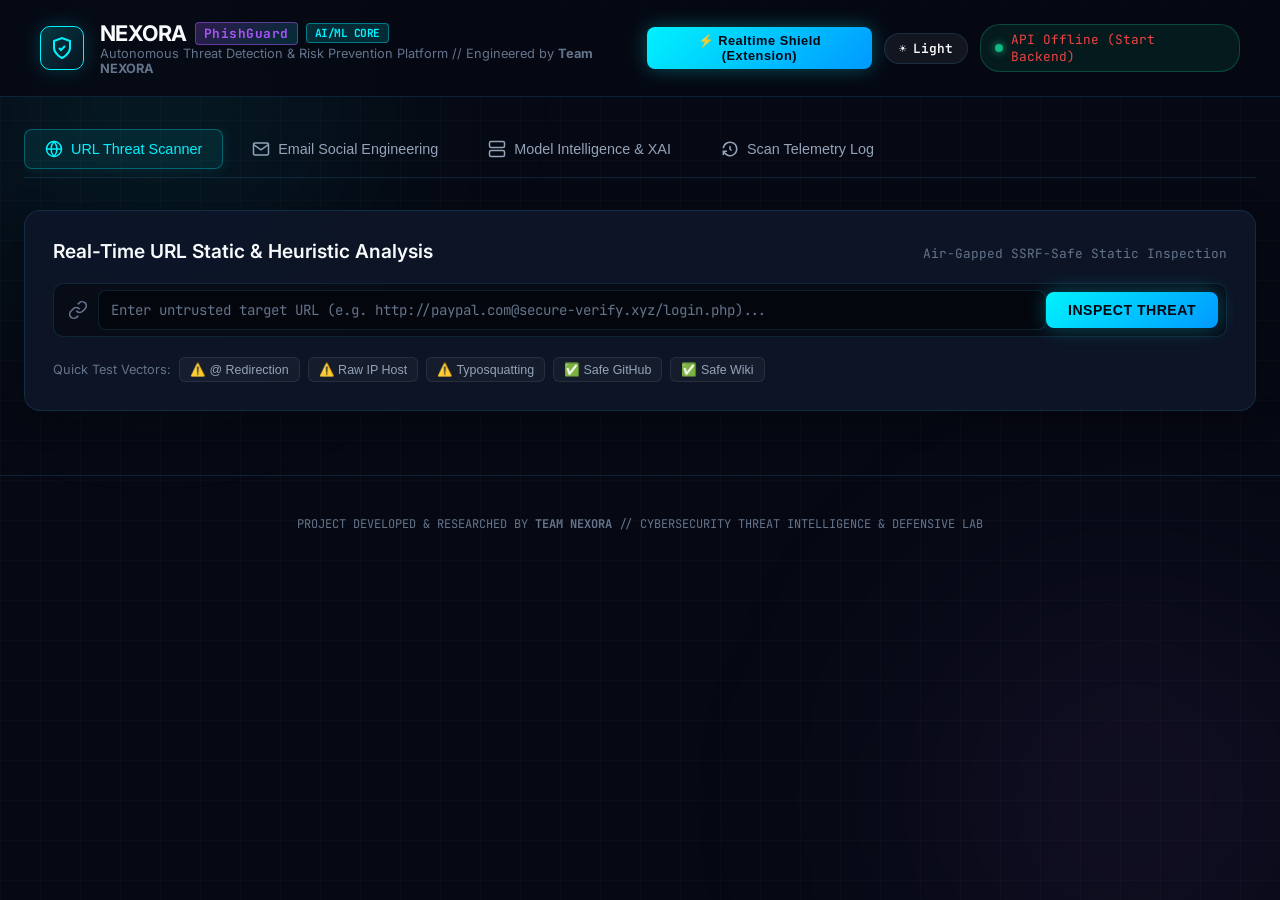
==== commit 3a2e2a20: "feat: add Manifest V3 Chrome Extension and PWA Desktop Shortcut modal" ====
--- a/frontend/index.html
+++ b/frontend/index.html
@@ -33,6 +33,10 @@
         </div>
 
         <div class="nav-controls">
+            <button class="cyber-btn primary small" onclick="openExtensionModal()" title="Real-Time Domain Protection Extension">
+                <span>⚡ Realtime Shield (Extension)</span>
+            </button>
+
             <button class="theme-toggle-btn" id="themeToggleBtn" onclick="toggleTheme()" title="Toggle Light/Dark Theme">
                 <span class="theme-icon" id="themeIcon">☀️</span>
                 <span class="theme-text" id="themeText">Light</span>
@@ -335,6 +339,86 @@
 
     </main>
 
+    <!-- Real-time Shield & Extension Modal -->
+    <div id="extensionModal" class="modal-overlay hidden" onclick="handleModalBackdropClick(event)">
+        <div class="modal-card glass-panel" onclick="event.stopPropagation()">
+            <div class="modal-header">
+                <div class="modal-title-box">
+                    <span class="modal-icon">🛡️</span>
+                    <div>
+                        <h3>NEXORA Real-Time Shield</h3>
+                        <p class="modal-subtitle">Browser Extension & Desktop App Integration</p>
+                    </div>
+                </div>
+                <button class="modal-close-btn" onclick="closeExtensionModal()">&times;</button>
+            </div>
+
+            <div class="modal-tabs">
+                <button class="modal-tab-btn active" id="mTabExt" onclick="switchModalTab('ext')">🌐 Chrome / Edge Extension</button>
+                <button class="modal-tab-btn" id="mTabDesktop" onclick="switchModalTab('desktop')">💻 Desktop App & Shortcut</button>
+            </div>
+
+            <!-- Tab 1: Browser Extension Guide -->
+            <div id="modalContentExt" class="modal-tab-content active">
+                <div class="ext-banner-info">
+                    <p>The <strong>NEXORA Real-Time Domain Extension</strong> monitors every website you visit in the background, checks it with your local AI engine, and displays a warning banner if a domain is phishing.</p>
+                </div>
+
+                <div class="install-steps">
+                    <div class="step-card">
+                        <span class="step-num">1</span>
+                        <div class="step-details">
+                            <h4>Open Extensions Manager</h4>
+                            <p>In Chrome or Edge, open a new tab and navigate to: <code class="code-pill">chrome://extensions</code> (or <code class="code-pill">edge://extensions</code>)</p>
+                        </div>
+                    </div>
+
+                    <div class="step-card">
+                        <span class="step-num">2</span>
+                        <div class="step-details">
+                            <h4>Enable Developer Mode</h4>
+                            <p>Toggle the <strong>Developer mode</strong> switch in the top-right corner of the Extensions page.</p>
+                        </div>
+                    </div>
+
+                    <div class="step-card">
+                        <span class="step-num">3</span>
+                        <div class="step-details">
+                            <h4>Load Unpacked Extension Folder</h4>
+                            <p>Click the <strong>"Load unpacked"</strong> button in top-left and select your project's extension folder:</p>
+                            <div class="folder-path-box">
+                                <code id="extensionFolderPath">e:\AL ML based phishing detection\extension</code>
+                                <button class="copy-btn" onclick="copyExtensionPath()">Copy Path</button>
+                            </div>
+                        </div>
+                    </div>
+                </div>
+
+                <div class="ext-verify-note">
+                    ✅ <em>Once loaded, the <strong>NEXORA Shield</strong> icon will appear in your browser toolbar, protecting all browsing tabs in real time!</em>
+                </div>
+            </div>
+
+            <!-- Tab 2: Desktop App -->
+            <div id="modalContentDesktop" class="modal-tab-content">
+                <div class="ext-banner-info">
+                    <p>Run <strong>NEXORA PhishGuard</strong> as a standalone native Desktop App with dedicated windowing and instant shortcut access.</p>
+                </div>
+
+                <div class="desktop-install-box">
+                    <button class="cyber-btn primary" id="pwaInstallBtn" onclick="triggerPwaInstall()">
+                        <span>📥 Install NEXORA as Desktop Application</span>
+                    </button>
+                    <p class="desktop-hint">Or in Chrome/Edge, click the <strong>Install App</strong> icon in the address bar (top-right of URL bar).</p>
+                </div>
+            </div>
+
+            <div class="modal-footer">
+                <button class="cyber-btn secondary" onclick="closeExtensionModal()">Close</button>
+            </div>
+        </div>
+    </div>
+
     <!-- Footer -->
     <footer class="footer">
         <p>PROJECT DEVELOPED & RESEARCHED BY <strong>TEAM NEXORA</strong> // CYBERSECURITY THREAT INTELLIGENCE & DEFENSIVE LAB</p>
--- a/frontend/style.css
+++ b/frontend/style.css
@@ -922,6 +922,233 @@
     margin-top: 4rem;
 }
 
+/* Modal Popup */
+.modal-overlay {
+    position: fixed;
+    top: 0;
+    left: 0;
+    width: 100vw;
+    height: 100vh;
+    background: rgba(0, 0, 0, 0.75);
+    backdrop-filter: blur(10px);
+    display: flex;
+    align-items: center;
+    justify-content: center;
+    z-index: 1000;
+    padding: 1rem;
+    animation: fadeIn 0.2s ease;
+}
+
+.modal-card {
+    width: 100%;
+    max-width: 680px;
+    background: var(--bg-panel);
+    border: 1px solid var(--border-highlight);
+    border-radius: 16px;
+    padding: 1.75rem;
+    box-shadow: 0 20px 60px rgba(0, 0, 0, 0.6);
+}
+
+.modal-header {
+    display: flex;
+    justify-content: space-between;
+    align-items: flex-start;
+    border-bottom: 1px solid var(--border-color);
+    padding-bottom: 1rem;
+    margin-bottom: 1.25rem;
+}
+
+.modal-title-box {
+    display: flex;
+    align-items: center;
+    gap: 12px;
+}
+
+.modal-icon {
+    font-size: 2rem;
+}
+
+.modal-title-box h3 {
+    font-size: 1.2rem;
+    font-weight: 700;
+}
+
+.modal-subtitle {
+    font-size: 0.8rem;
+    color: var(--text-muted);
+}
+
+.modal-close-btn {
+    background: transparent;
+    border: none;
+    color: var(--text-muted);
+    font-size: 1.5rem;
+    cursor: pointer;
+    line-height: 1;
+}
+
+.modal-close-btn:hover {
+    color: var(--text-primary);
+}
+
+.modal-tabs {
+    display: flex;
+    gap: 8px;
+    margin-bottom: 1.25rem;
+}
+
+.modal-tab-btn {
+    flex: 1;
+    padding: 8px 14px;
+    border-radius: 6px;
+    background: rgba(255, 255, 255, 0.04);
+    border: 1px solid var(--border-color);
+    color: var(--text-secondary);
+    font-size: 0.85rem;
+    font-weight: 600;
+    cursor: pointer;
+    transition: all 0.2s ease;
+}
+
+.modal-tab-btn.active {
+    background: rgba(0, 242, 254, 0.12);
+    border-color: var(--neon-cyan);
+    color: var(--neon-cyan);
+}
+
+.modal-tab-content {
+    display: none;
+}
+
+.modal-tab-content.active {
+    display: block;
+}
+
+.ext-banner-info {
+    padding: 10px 14px;
+    border-radius: 8px;
+    background: rgba(0, 242, 254, 0.06);
+    border: 1px solid rgba(0, 242, 254, 0.2);
+    font-size: 0.85rem;
+    line-height: 1.4;
+    color: var(--text-secondary);
+    margin-bottom: 1.25rem;
+}
+
+.install-steps {
+    display: flex;
+    flex-direction: column;
+    gap: 12px;
+}
+
+.step-card {
+    display: flex;
+    gap: 14px;
+    padding: 12px 14px;
+    background: rgba(0, 0, 0, 0.3);
+    border: 1px solid var(--border-color);
+    border-radius: 8px;
+}
+
+.step-num {
+    display: flex;
+    align-items: center;
+    justify-content: center;
+    width: 28px;
+    height: 28px;
+    border-radius: 50%;
+    background: var(--neon-cyan);
+    color: #030712;
+    font-weight: 800;
+    font-family: var(--font-mono);
+    font-size: 0.85rem;
+    flex-shrink: 0;
+}
+
+.step-details h4 {
+    font-size: 0.9rem;
+    margin-bottom: 4px;
+}
+
+.step-details p {
+    font-size: 0.8rem;
+    color: var(--text-secondary);
+    line-height: 1.4;
+}
+
+.code-pill {
+    padding: 2px 6px;
+    border-radius: 4px;
+    background: rgba(0, 0, 0, 0.5);
+    border: 1px solid var(--border-color);
+    color: var(--neon-cyan);
+    font-family: var(--font-mono);
+}
+
+.folder-path-box {
+    display: flex;
+    align-items: center;
+    gap: 8px;
+    margin-top: 6px;
+    background: rgba(0, 0, 0, 0.4);
+    border: 1px solid var(--border-color);
+    border-radius: 6px;
+    padding: 6px 10px;
+}
+
+.folder-path-box code {
+    flex: 1;
+    font-family: var(--font-mono);
+    font-size: 0.78rem;
+    color: var(--text-primary);
+    overflow: hidden;
+    text-overflow: ellipsis;
+    white-space: nowrap;
+}
+
+.copy-btn {
+    padding: 4px 10px;
+    border-radius: 4px;
+    background: rgba(255, 255, 255, 0.08);
+    border: 1px solid var(--border-color);
+    color: var(--neon-cyan);
+    font-size: 0.75rem;
+    font-weight: 600;
+    cursor: pointer;
+}
+
+.copy-btn:hover {
+    background: rgba(0, 242, 254, 0.2);
+}
+
+.ext-verify-note {
+    margin-top: 1.25rem;
+    font-size: 0.82rem;
+    color: var(--neon-green);
+}
+
+.desktop-install-box {
+    display: flex;
+    flex-direction: column;
+    align-items: center;
+    gap: 12px;
+    padding: 2rem 1rem;
+    text-align: center;
+}
+
+.desktop-hint {
+    font-size: 0.8rem;
+    color: var(--text-muted);
+}
+
+.modal-footer {
+    display: flex;
+    justify-content: flex-end;
+    margin-top: 1.5rem;
+    border-top: 1px solid var(--border-color);
+    padding-top: 1rem;
+}
+
 /* Responsive */
 @media (max-width: 900px) {
     .results-grid, .grid-2col, .form-row {
